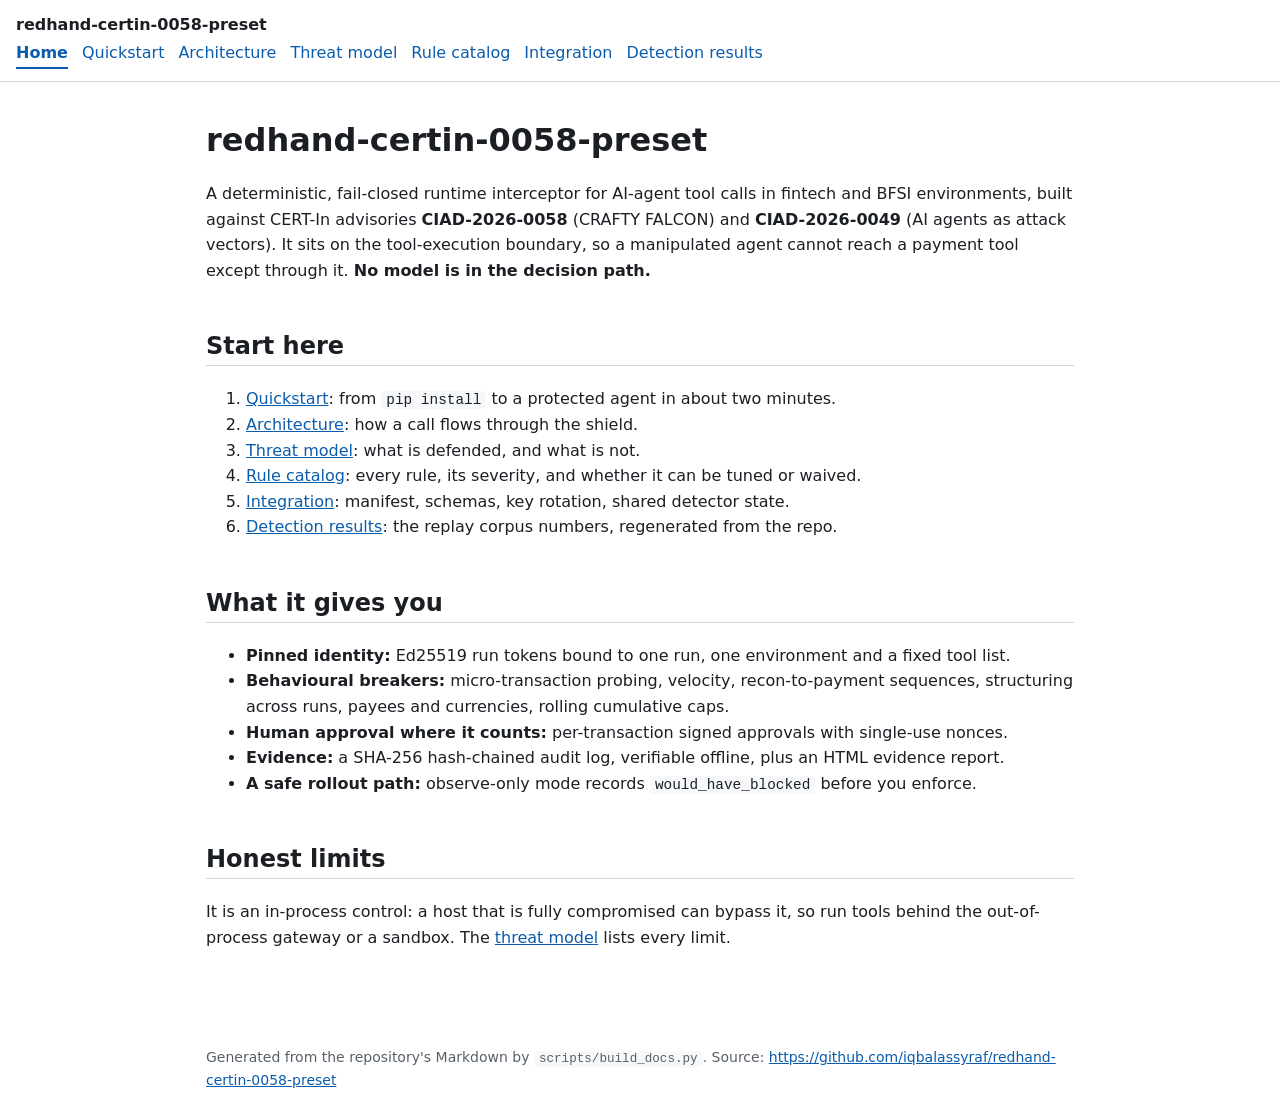
==== docs/site/index.html @ a2a05a8a "Phase 5 B: static documentation site stdlib Markdown-to-HTML generator (scripts/build_docs.py) with " ====
<!doctype html>
<html lang="en">
<head>
<meta charset="utf-8">
<meta name="viewport" content="width=device-width, initial-scale=1">
<title>Home · redhand-certin-0058-preset</title>
<link rel="stylesheet" href="style.css">
</head>
<body>
<header class="top"><span class="brand">redhand-certin-0058-preset</span><nav><a href="index.html" aria-current="page">Home</a><a href="quickstart.html">Quickstart</a><a href="architecture.html">Architecture</a><a href="threat-model.html">Threat model</a><a href="rules.html">Rule catalog</a><a href="integration.html">Integration</a><a href="detection-results.html">Detection results</a></nav></header>
<main>
<h1 id="redhand-certin-0058-preset">redhand-certin-0058-preset</h1>
<p>A deterministic, fail-closed runtime interceptor for AI-agent tool calls in fintech and BFSI environments, built against CERT-In advisories <strong>CIAD-2026-0058</strong> (CRAFTY FALCON) and <strong>CIAD-2026-0049</strong> (AI agents as attack vectors). It sits on the tool-execution boundary, so a manipulated agent cannot reach a payment tool except through it. <strong>No model is in the decision path.</strong></p>
<h2 id="start-here">Start here</h2>
<ol><li><a href="quickstart.html">Quickstart</a>: from <code>pip install</code> to a protected agent in about two minutes.</li><li><a href="architecture.html">Architecture</a>: how a call flows through the shield.</li><li><a href="threat-model.html">Threat model</a>: what is defended, and what is not.</li><li><a href="rules.html">Rule catalog</a>: every rule, its severity, and whether it can be tuned or waived.</li><li><a href="integration.html">Integration</a>: manifest, schemas, key rotation, shared detector state.</li><li><a href="detection-results.html">Detection results</a>: the replay corpus numbers, regenerated from the repo.</li></ol>
<h2 id="what-it-gives-you">What it gives you</h2>
<ul><li><strong>Pinned identity:</strong> Ed25519 run tokens bound to one run, one environment and a fixed tool list.</li><li><strong>Behavioural breakers:</strong> micro-transaction probing, velocity, recon-to-payment sequences, structuring across runs, payees and currencies, rolling cumulative caps.</li><li><strong>Human approval where it counts:</strong> per-transaction signed approvals with single-use nonces.</li><li><strong>Evidence:</strong> a SHA-256 hash-chained audit log, verifiable offline, plus an HTML evidence report.</li><li><strong>A safe rollout path:</strong> observe-only mode records <code>would_have_blocked</code> before you enforce.</li></ul>
<h2 id="honest-limits">Honest limits</h2>
<p>It is an in-process control: a host that is fully compromised can bypass it, so run tools behind the out-of-process gateway or a sandbox. The <a href="threat-model.html">threat model</a> lists every limit.</p>
</main>
<footer>Generated from the repository's Markdown by <code>scripts/build_docs.py</code>. Source: <a href="https://github.com/iqbalassyraf/redhand-certin-0058-preset">https://github.com/iqbalassyraf/redhand-certin-0058-preset</a></footer>
</body>
</html>
---- docs/site/style.css ----
:root{--bg:#fff;--fg:#1b1f24;--muted:#57606a;--line:#d0d7de;--code:#f6f8fa;--link:#0b5cad;--accent:#0b5cad;--ok:#1a7f37;--bad:#cf222e}
@media (prefers-color-scheme:dark){:root{--bg:#0d1117;--fg:#e6edf3;--muted:#9198a1;--line:#30363d;--code:#161b22;--link:#58a6ff;--accent:#58a6ff;--ok:#3fb950;--bad:#f85149}}
*{box-sizing:border-box}
body{margin:0;background:var(--bg);color:var(--fg);font:16px/1.6 system-ui,-apple-system,"Segoe UI",sans-serif}
a{color:var(--link)}
header.top{border-bottom:1px solid var(--line);padding:12px 16px}
header.top .brand{font-weight:700;margin-right:16px}
nav a{margin-right:14px;text-decoration:none;white-space:nowrap;display:inline-block;padding:2px 0}
nav a[aria-current=page]{border-bottom:2px solid var(--accent);font-weight:600}
main{max-width:900px;margin:0 auto;padding:16px 16px 64px}
h1,h2,h3{line-height:1.25}
h2{margin-top:2em;border-bottom:1px solid var(--line);padding-bottom:4px}
code{background:var(--code);padding:1px 5px;border-radius:4px;font:0.9em ui-monospace,SFMono-Regular,Menlo,monospace;overflow-wrap:anywhere}
pre{background:var(--code);border:1px solid var(--line);border-radius:6px;padding:12px;overflow-x:auto}
pre code{background:none;padding:0;overflow-wrap:normal}
.tablewrap{overflow-x:auto;margin:1em 0}
table{border-collapse:collapse;min-width:100%}
th,td{border:1px solid var(--line);padding:6px 10px;text-align:left;vertical-align:top}
th{background:var(--code)}
blockquote{margin:1em 0;padding:0 1em;border-left:4px solid var(--line);color:var(--muted)}
.figure{margin:1.5em 0;overflow-x:auto}
.figure svg{width:100%;height:auto;min-width:560px}
.figure .box{fill:var(--code);stroke:var(--line);stroke-width:1.5}
.figure .core{fill:none;stroke:var(--accent);stroke-width:2;stroke-dasharray:6 4}
.figure .ok{fill:var(--code);stroke:var(--ok);stroke-width:2}
.figure .bad{fill:var(--code);stroke:var(--bad);stroke-width:2}
.figure .ln{stroke:var(--muted);stroke-width:2;fill:none}
.figure .ah{fill:var(--muted)}
.figure .t{fill:var(--fg);font:600 14px system-ui,sans-serif}
.figure .s{fill:var(--muted);font:12px system-ui,sans-serif}
footer{max-width:900px;margin:0 auto;padding:16px;color:var(--muted);font-size:14px}
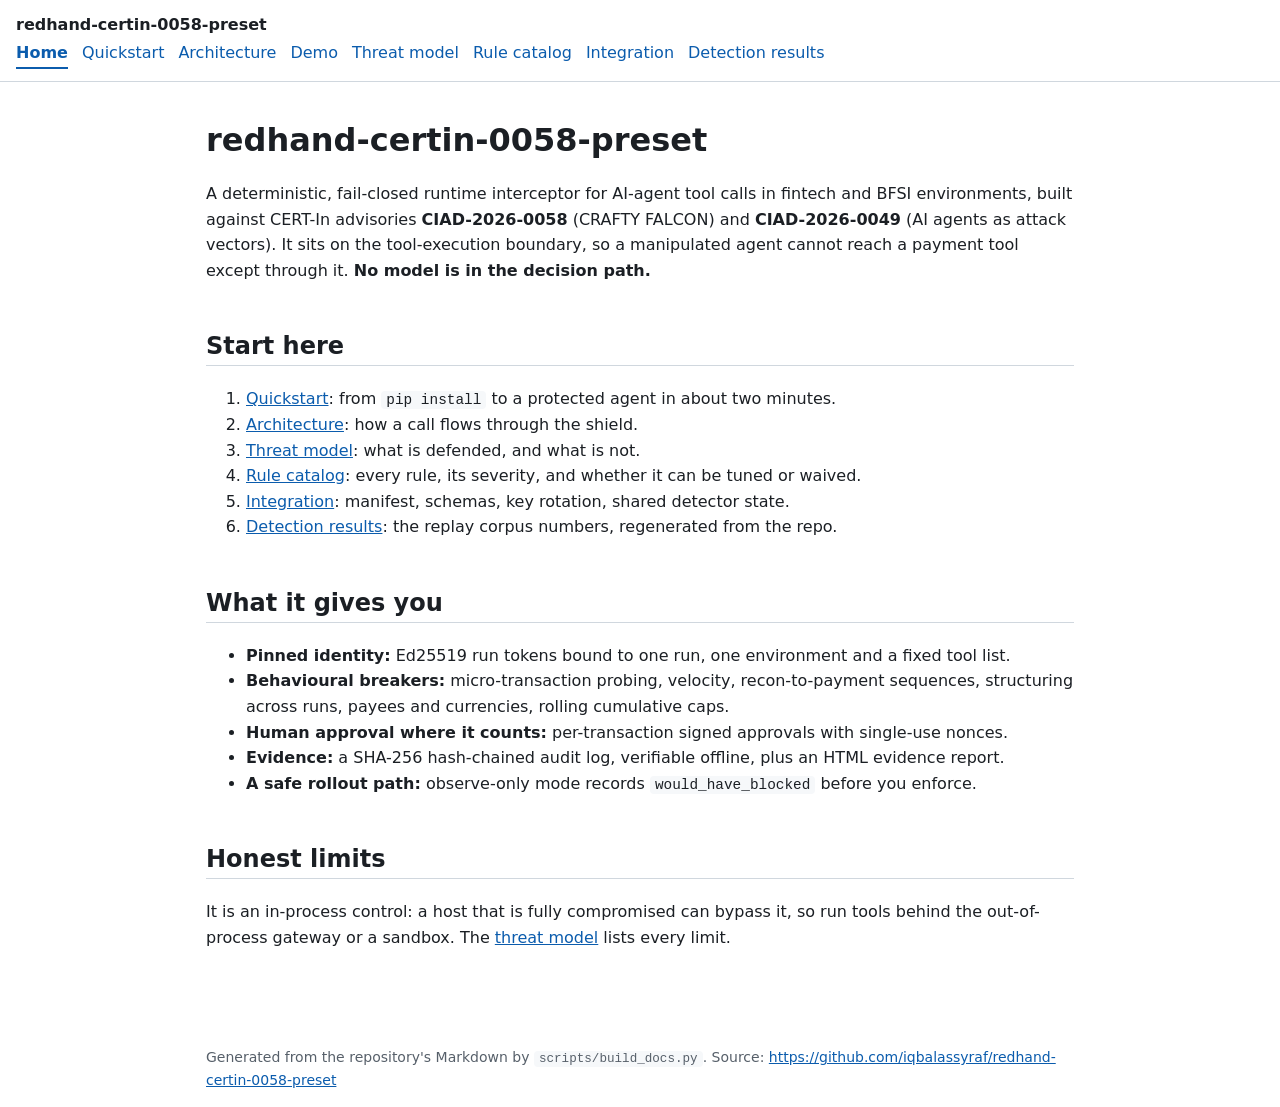
==== commit 33ef0a15: "Phase 5 C: recorded terminal demo and in-page player scripts/record_demo.py records the CRAFTY FALCO" ====
--- a/docs/site/index.html
+++ b/docs/site/index.html
@@ -7,7 +7,7 @@
 <link rel="stylesheet" href="style.css">
 </head>
 <body>
-<header class="top"><span class="brand">redhand-certin-0058-preset</span><nav><a href="index.html" aria-current="page">Home</a><a href="quickstart.html">Quickstart</a><a href="architecture.html">Architecture</a><a href="threat-model.html">Threat model</a><a href="rules.html">Rule catalog</a><a href="integration.html">Integration</a><a href="detection-results.html">Detection results</a></nav></header>
+<header class="top"><span class="brand">redhand-certin-0058-preset</span><nav><a href="index.html" aria-current="page">Home</a><a href="quickstart.html">Quickstart</a><a href="architecture.html">Architecture</a><a href="demo.html">Demo</a><a href="threat-model.html">Threat model</a><a href="rules.html">Rule catalog</a><a href="integration.html">Integration</a><a href="detection-results.html">Detection results</a></nav></header>
 <main>
 <h1 id="redhand-certin-0058-preset">redhand-certin-0058-preset</h1>
 <p>A deterministic, fail-closed runtime interceptor for AI-agent tool calls in fintech and BFSI environments, built against CERT-In advisories <strong>CIAD-2026-0058</strong> (CRAFTY FALCON) and <strong>CIAD-2026-0049</strong> (AI agents as attack vectors). It sits on the tool-execution boundary, so a manipulated agent cannot reach a payment tool except through it. <strong>No model is in the decision path.</strong></p>
--- a/docs/site/style.css
+++ b/docs/site/style.css
@@ -18,6 +18,12 @@
 th,td{border:1px solid var(--line);padding:6px 10px;text-align:left;vertical-align:top}
 th{background:var(--code)}
 blockquote{margin:1em 0;padding:0 1em;border-left:4px solid var(--line);color:var(--muted)}
+.player{margin:1.5em 0;border:1px solid var(--line);border-radius:8px;overflow:hidden}
+.player .term{background:#0d1117;color:#e6edf3;font:13px/1.2 ui-monospace,SFMono-Regular,Menlo,monospace;white-space:pre;height:30em;max-height:70vh;overflow:auto;padding:12px;margin:0}
+.player .controls{display:flex;flex-wrap:wrap;gap:10px;align-items:center;padding:8px 12px;background:var(--code)}
+.player .controls input[type=range]{flex:1;min-width:120px}
+.player button,.player select{font:inherit;padding:2px 10px}
+.player [data-clock]{color:var(--muted);font-variant-numeric:tabular-nums}
 .figure{margin:1.5em 0;overflow-x:auto}
 .figure svg{width:100%;height:auto;min-width:560px}
 .figure .box{fill:var(--code);stroke:var(--line);stroke-width:1.5}
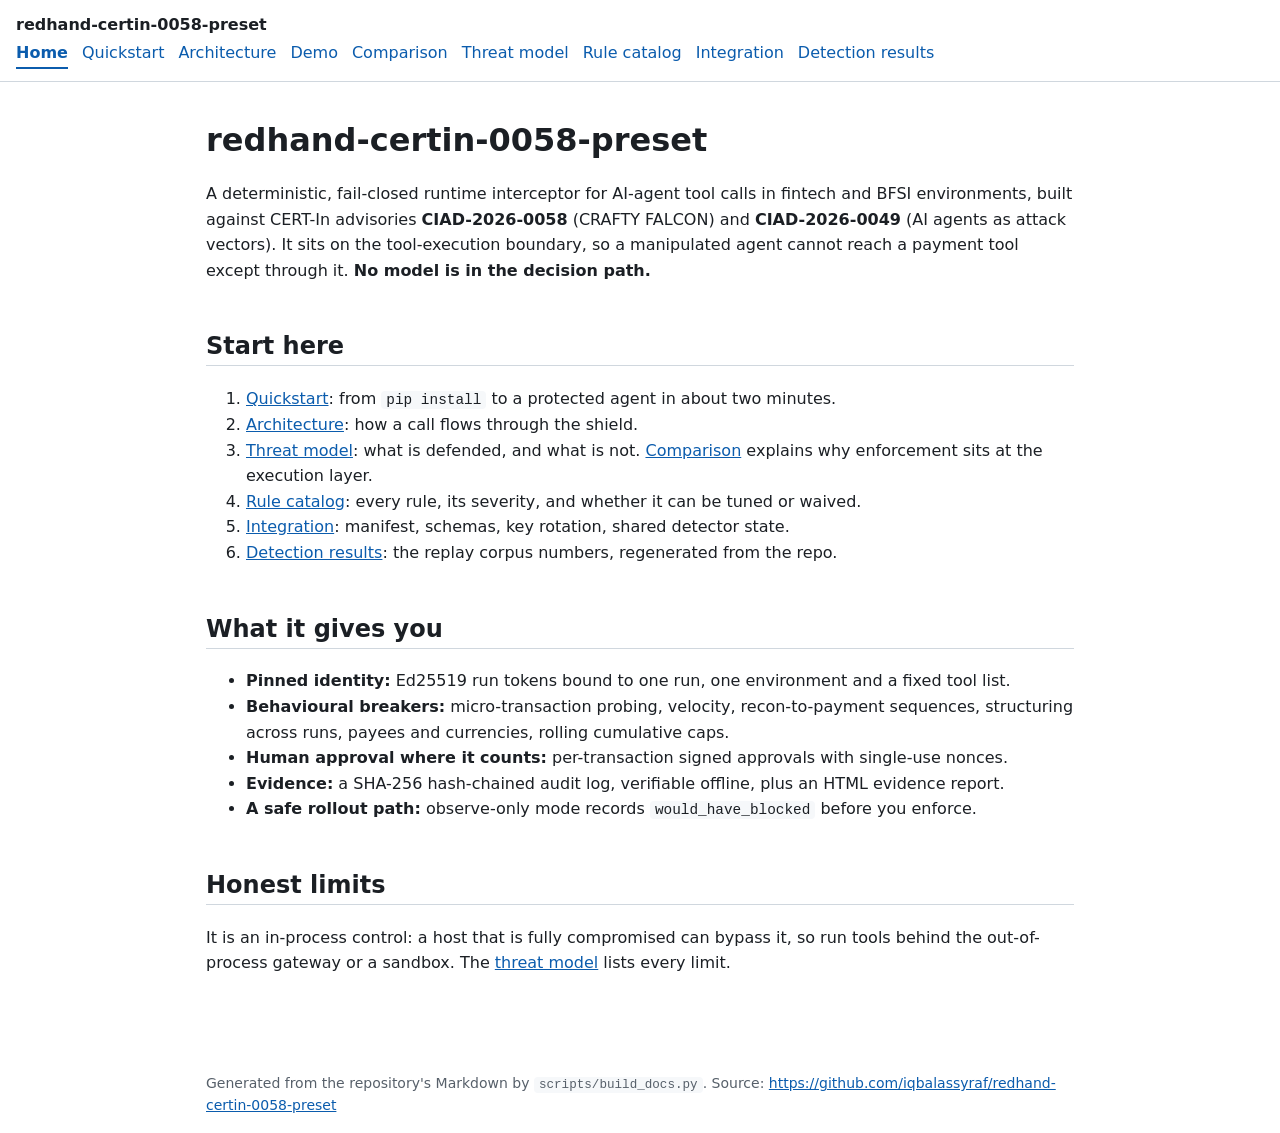
==== commit d25d1bf7: "Phase 5 D: comparison of execution-layer enforcement and prompt-based guardrails States what each ca" ====
--- a/docs/site/index.html
+++ b/docs/site/index.html
@@ -7,12 +7,12 @@
 <link rel="stylesheet" href="style.css">
 </head>
 <body>
-<header class="top"><span class="brand">redhand-certin-0058-preset</span><nav><a href="index.html" aria-current="page">Home</a><a href="quickstart.html">Quickstart</a><a href="architecture.html">Architecture</a><a href="demo.html">Demo</a><a href="threat-model.html">Threat model</a><a href="rules.html">Rule catalog</a><a href="integration.html">Integration</a><a href="detection-results.html">Detection results</a></nav></header>
+<header class="top"><span class="brand">redhand-certin-0058-preset</span><nav><a href="index.html" aria-current="page">Home</a><a href="quickstart.html">Quickstart</a><a href="architecture.html">Architecture</a><a href="demo.html">Demo</a><a href="comparison.html">Comparison</a><a href="threat-model.html">Threat model</a><a href="rules.html">Rule catalog</a><a href="integration.html">Integration</a><a href="detection-results.html">Detection results</a></nav></header>
 <main>
 <h1 id="redhand-certin-0058-preset">redhand-certin-0058-preset</h1>
 <p>A deterministic, fail-closed runtime interceptor for AI-agent tool calls in fintech and BFSI environments, built against CERT-In advisories <strong>CIAD-2026-0058</strong> (CRAFTY FALCON) and <strong>CIAD-2026-0049</strong> (AI agents as attack vectors). It sits on the tool-execution boundary, so a manipulated agent cannot reach a payment tool except through it. <strong>No model is in the decision path.</strong></p>
 <h2 id="start-here">Start here</h2>
-<ol><li><a href="quickstart.html">Quickstart</a>: from <code>pip install</code> to a protected agent in about two minutes.</li><li><a href="architecture.html">Architecture</a>: how a call flows through the shield.</li><li><a href="threat-model.html">Threat model</a>: what is defended, and what is not.</li><li><a href="rules.html">Rule catalog</a>: every rule, its severity, and whether it can be tuned or waived.</li><li><a href="integration.html">Integration</a>: manifest, schemas, key rotation, shared detector state.</li><li><a href="detection-results.html">Detection results</a>: the replay corpus numbers, regenerated from the repo.</li></ol>
+<ol><li><a href="quickstart.html">Quickstart</a>: from <code>pip install</code> to a protected agent in about two minutes.</li><li><a href="architecture.html">Architecture</a>: how a call flows through the shield.</li><li><a href="threat-model.html">Threat model</a>: what is defended, and what is not. <a href="comparison.html">Comparison</a> explains why enforcement sits at the execution layer.</li><li><a href="rules.html">Rule catalog</a>: every rule, its severity, and whether it can be tuned or waived.</li><li><a href="integration.html">Integration</a>: manifest, schemas, key rotation, shared detector state.</li><li><a href="detection-results.html">Detection results</a>: the replay corpus numbers, regenerated from the repo.</li></ol>
 <h2 id="what-it-gives-you">What it gives you</h2>
 <ul><li><strong>Pinned identity:</strong> Ed25519 run tokens bound to one run, one environment and a fixed tool list.</li><li><strong>Behavioural breakers:</strong> micro-transaction probing, velocity, recon-to-payment sequences, structuring across runs, payees and currencies, rolling cumulative caps.</li><li><strong>Human approval where it counts:</strong> per-transaction signed approvals with single-use nonces.</li><li><strong>Evidence:</strong> a SHA-256 hash-chained audit log, verifiable offline, plus an HTML evidence report.</li><li><strong>A safe rollout path:</strong> observe-only mode records <code>would_have_blocked</code> before you enforce.</li></ul>
 <h2 id="honest-limits">Honest limits</h2>
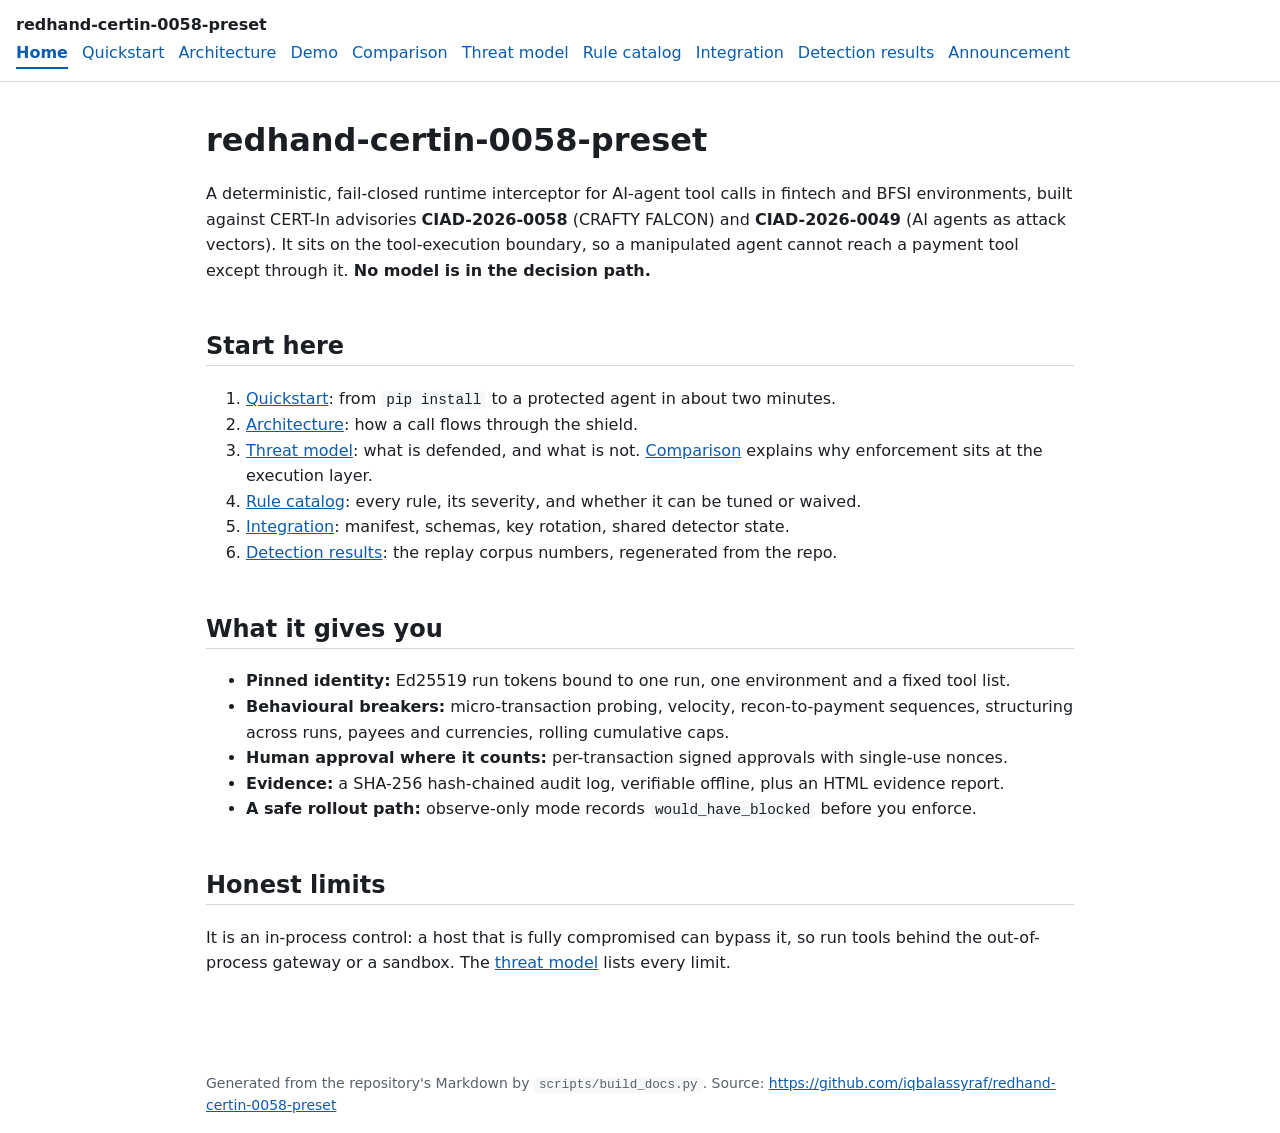
==== commit a98261c0: "Phase 5 E: reproducible release numbers and generated announcement scripts/release_numbers.py comput" ====
--- a/docs/site/index.html
+++ b/docs/site/index.html
@@ -7,7 +7,7 @@
 <link rel="stylesheet" href="style.css">
 </head>
 <body>
-<header class="top"><span class="brand">redhand-certin-0058-preset</span><nav><a href="index.html" aria-current="page">Home</a><a href="quickstart.html">Quickstart</a><a href="architecture.html">Architecture</a><a href="demo.html">Demo</a><a href="comparison.html">Comparison</a><a href="threat-model.html">Threat model</a><a href="rules.html">Rule catalog</a><a href="integration.html">Integration</a><a href="detection-results.html">Detection results</a></nav></header>
+<header class="top"><span class="brand">redhand-certin-0058-preset</span><nav><a href="index.html" aria-current="page">Home</a><a href="quickstart.html">Quickstart</a><a href="architecture.html">Architecture</a><a href="demo.html">Demo</a><a href="comparison.html">Comparison</a><a href="threat-model.html">Threat model</a><a href="rules.html">Rule catalog</a><a href="integration.html">Integration</a><a href="detection-results.html">Detection results</a><a href="announcement.html">Announcement</a></nav></header>
 <main>
 <h1 id="redhand-certin-0058-preset">redhand-certin-0058-preset</h1>
 <p>A deterministic, fail-closed runtime interceptor for AI-agent tool calls in fintech and BFSI environments, built against CERT-In advisories <strong>CIAD-2026-0058</strong> (CRAFTY FALCON) and <strong>CIAD-2026-0049</strong> (AI agents as attack vectors). It sits on the tool-execution boundary, so a manipulated agent cannot reach a payment tool except through it. <strong>No model is in the decision path.</strong></p>
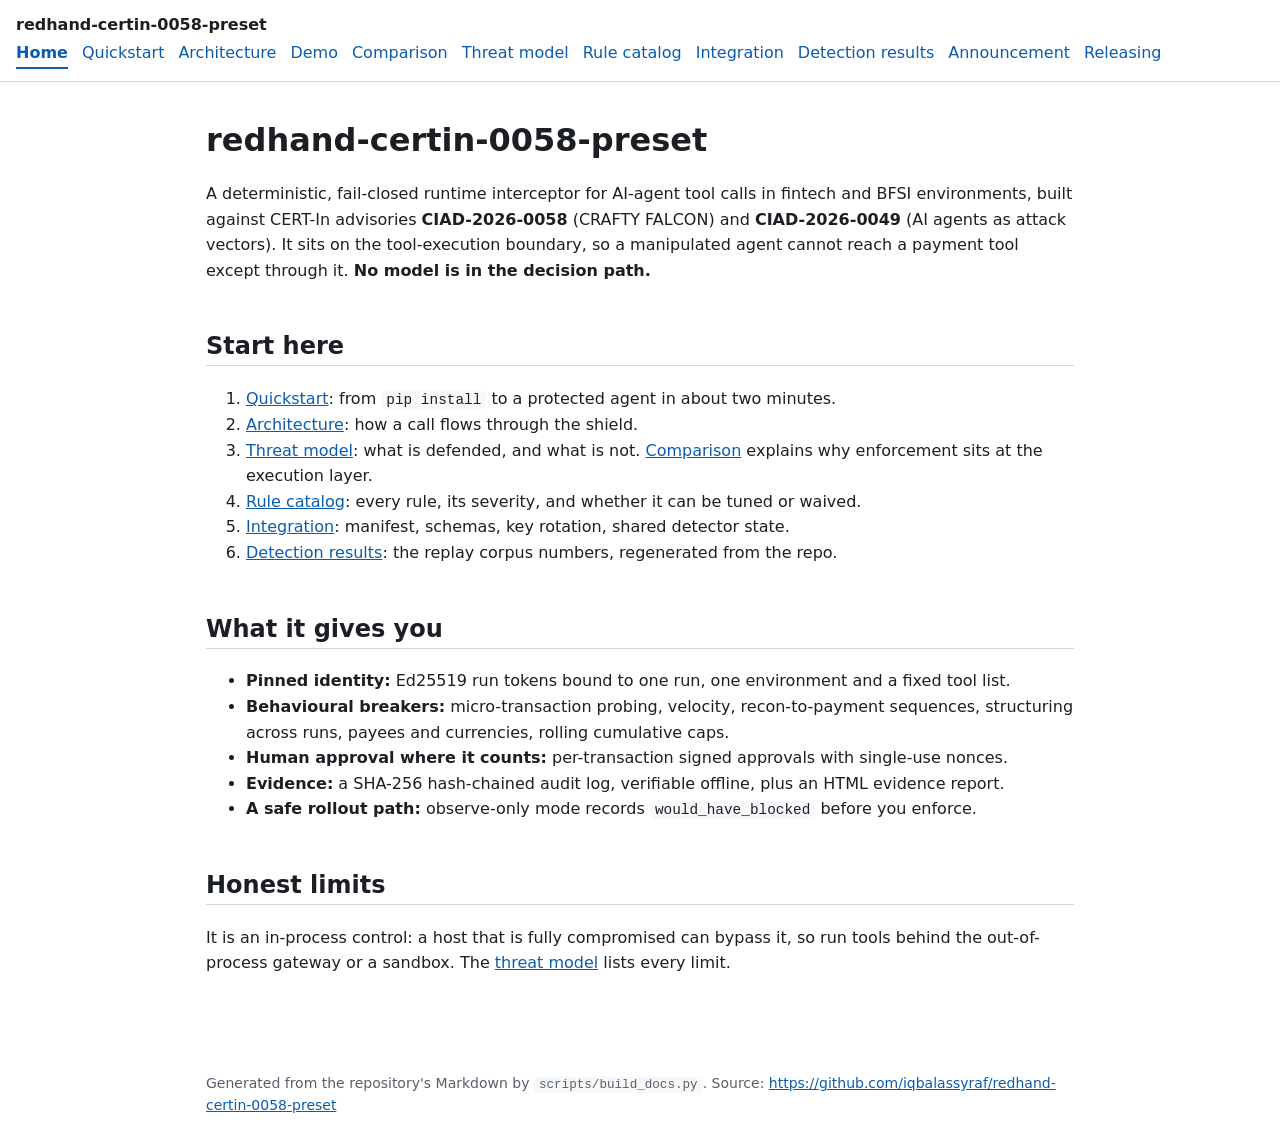
==== commit abd31d32: "Phase 5 F: prepare v0.2.0 (no tag) Version 0.2.0 across pyproject, __version__, gateway, uv.lock, SE" ====
--- a/docs/site/index.html
+++ b/docs/site/index.html
@@ -7,7 +7,7 @@
 <link rel="stylesheet" href="style.css">
 </head>
 <body>
-<header class="top"><span class="brand">redhand-certin-0058-preset</span><nav><a href="index.html" aria-current="page">Home</a><a href="quickstart.html">Quickstart</a><a href="architecture.html">Architecture</a><a href="demo.html">Demo</a><a href="comparison.html">Comparison</a><a href="threat-model.html">Threat model</a><a href="rules.html">Rule catalog</a><a href="integration.html">Integration</a><a href="detection-results.html">Detection results</a><a href="announcement.html">Announcement</a></nav></header>
+<header class="top"><span class="brand">redhand-certin-0058-preset</span><nav><a href="index.html" aria-current="page">Home</a><a href="quickstart.html">Quickstart</a><a href="architecture.html">Architecture</a><a href="demo.html">Demo</a><a href="comparison.html">Comparison</a><a href="threat-model.html">Threat model</a><a href="rules.html">Rule catalog</a><a href="integration.html">Integration</a><a href="detection-results.html">Detection results</a><a href="announcement.html">Announcement</a><a href="releasing.html">Releasing</a></nav></header>
 <main>
 <h1 id="redhand-certin-0058-preset">redhand-certin-0058-preset</h1>
 <p>A deterministic, fail-closed runtime interceptor for AI-agent tool calls in fintech and BFSI environments, built against CERT-In advisories <strong>CIAD-2026-0058</strong> (CRAFTY FALCON) and <strong>CIAD-2026-0049</strong> (AI agents as attack vectors). It sits on the tool-execution boundary, so a manipulated agent cannot reach a payment tool except through it. <strong>No model is in the decision path.</strong></p>
